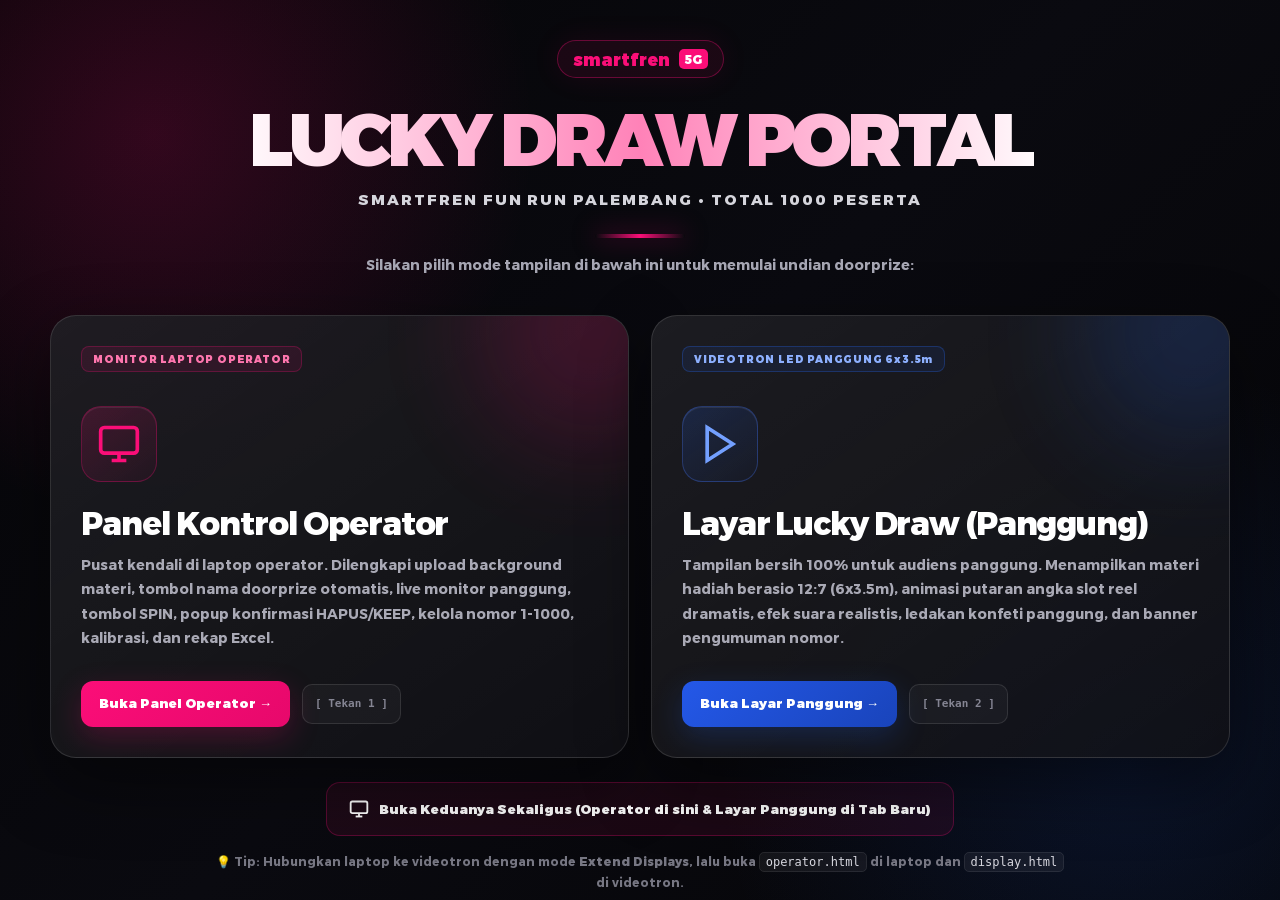
==== index.html @ 38240f3e "commit lucky dip sf run" ====
<!DOCTYPE html>
<html lang="id">

<head>
  <meta charset="UTF-8">
  <meta name="viewport" content="width=device-width, initial-scale=1.0">
  <title>LUCKY DRAW SMARTFREN FUN RUN PALEMBANG - Launcher Hub</title>
  <meta name="description"
    content="Pusat peluncuran aplikasi Lucky Draw Smartfren Fun Run Palembang. Pilih Panel Operator atau Layar Videotron LED.">

  <!-- Google Fonts -->
  <link rel="preconnect" href="https://fonts.googleapis.com">
  <link rel="preconnect" href="https://fonts.gstatic.com" crossorigin>
  <link
    href="https://fonts.googleapis.com/css2?family=Plus+Jakarta+Sans:wght@400;500;600;700;800;900&family=Space+Grotesk:wght@600;700;800&display=swap"
    rel="stylesheet">

  <link rel="stylesheet" href="style.css">

  <style>
    :root {
      --pink: #fb0e78;
      --blue: #2563eb;
      --bg: #07070b;
      --surface: rgba(255, 255, 255, .055);
      --border: rgba(255, 255, 255, .12);
      --muted: #a7a7b4
    }

    * {
      box-sizing: border-box
    }

    html {
      min-height: 100%;
      scroll-behavior: smooth
    }

    body.launcher-body {
      min-height: 100vh;
      margin: 0;
      padding: 40px 24px;
      color: #fff;
      background: radial-gradient(circle at 12% 15%, rgba(251, 14, 120, .18), transparent 28%), radial-gradient(circle at 88% 85%, rgba(37, 99, 235, .14), transparent 30%), linear-gradient(135deg, #050507, #0a0a10 50%, #050507);
      font-family: "Trueno";
      overflow-x: hidden
    }

    body.launcher-body:before {
      content: "";
      position: fixed;
      inset: 0;
      z-index: -1;
      pointer-events: none;
      background-image: linear-gradient(rgba(255, 255, 255, .018) 1px, transparent 1px), linear-gradient(90deg, rgba(255, 255, 255, .018) 1px, transparent 1px);
      background-size: 42px 42px;
      mask-image: linear-gradient(to bottom, rgba(0, 0, 0, .8), transparent)
    }

    .launcher-container {
      width: min(1180px, 100%);
      margin: 0 auto
    }

    .launcher-header {
      text-align: center;
      margin: 0 auto 42px
    }

    .launcher-brand-tag {
      display: inline-flex;
      align-items: center;
      gap: 9px;
      margin-bottom: 22px;
      padding: 8px 15px;
      border: 1px solid rgba(251, 14, 120, .35);
      border-radius: 999px;
      background: rgba(251, 14, 120, .08);
      box-shadow: 0 0 30px rgba(251, 14, 120, .08);
      font-weight: 800
    }

    .brand-smartfren {
      color: var(--pink);
      font-size: 17px
    }

    .brand-5g {
      color: #fff;
      font-size: 12px;
      padding: 3px 6px;
      border-radius: 5px;
      background: var(--pink)
    }

    .launcher-main-title {
      margin: 0;
      font-family: "Trueno", "Plus Jakarta Sans", sans-serif;
      font-size: clamp(38px, 6vw, 74px);
      line-height: .98;
      font-weight: 800;
      letter-spacing: -.055em;
      text-wrap: balance;
      background: linear-gradient(90deg, #fff 15%, #ff82b8 50%, #fff 85%);
      -webkit-background-clip: text;
      background-clip: text;
      color: transparent
    }

    .launcher-main-subtitle {
      margin: 17px 0 0;
      color: #d5d5dc;
      font-size: clamp(12px, 1.5vw, 15px);
      font-weight: 700;
      letter-spacing: .13em
    }

    .launcher-divider {
      width: 90px;
      height: 4px;
      margin: 25px auto 18px;
      border-radius: 999px;
      background: linear-gradient(90deg, transparent, var(--pink), transparent);
      box-shadow: 0 0 25px rgba(251, 14, 120, .5)
    }

    .launcher-guide {
      margin: 0;
      color: var(--muted);
      font-size: 14px
    }

    .launcher-cards-grid {
      display: grid;
      grid-template-columns: repeat(2, minmax(0, 1fr));
      gap: 22px
    }

    .launcher-card {
      position: relative;
      display: flex;
      min-height: 390px;
      flex-direction: column;
      overflow: hidden;
      padding: 30px;
      color: #fff;
      text-decoration: none;
      border: 1px solid var(--border);
      border-radius: 26px;
      background: linear-gradient(145deg, rgba(255, 255, 255, .08), rgba(255, 255, 255, .025)), rgba(10, 10, 15, .82);
      box-shadow: 0 25px 70px rgba(0, 0, 0, .45);
      isolation: isolate;
      transition: transform .3s ease, border-color .3s ease, box-shadow .3s ease
    }

    .launcher-card:hover {
      transform: translateY(-7px);
      border-color: rgba(251, 14, 120, .45);
      box-shadow: 0 32px 90px rgba(0, 0, 0, .52), 0 0 45px rgba(251, 14, 120, .08)
    }

    .launcher-card:focus-visible {
      outline: 3px solid rgba(251, 14, 120, .5);
      outline-offset: 4px
    }

    .card-glow {
      position: absolute;
      width: 230px;
      height: 230px;
      top: -100px;
      right: -80px;
      z-index: -1;
      border-radius: 50%;
      background: rgba(251, 14, 120, .24);
      filter: blur(55px);
      opacity: .75;
      transition: opacity .3s ease, transform .3s ease
    }

    .launcher-card:hover .card-glow {
      opacity: 1;
      transform: scale(1.15)
    }

    .display-card .card-glow {
      background: rgba(37, 99, 235, .25)
    }

    .card-badge {
      align-self: flex-start;
      padding: 7px 11px;
      border: 1px solid rgba(255, 255, 255, .12);
      border-radius: 8px;
      background: rgba(255, 255, 255, .055);
      color: #dcdce4;
      font-size: 10px;
      line-height: 1;
      font-weight: 800;
      letter-spacing: .08em
    }

    .op-badge {
      color: #ff76ae;
      border-color: rgba(251, 14, 120, .25);
      background: rgba(251, 14, 120, .09)
    }

    .stage-badge {
      color: #8db0ff;
      border-color: rgba(37, 99, 235, .3);
      background: rgba(37, 99, 235, .09)
    }

    .card-icon-box {
      display: grid;
      width: 76px;
      height: 76px;
      place-items: center;
      margin: 34px 0 24px;
      border: 1px solid rgba(251, 14, 120, .28);
      border-radius: 20px;
      background: linear-gradient(145deg, rgba(251, 14, 120, .17), rgba(251, 14, 120, .035));
      color: var(--pink);
      box-shadow: inset 0 1px 0 rgba(255, 255, 255, .08)
    }

    .display-card .card-icon-box {
      border-color: rgba(70, 120, 255, .3);
      background: linear-gradient(145deg, rgba(37, 99, 235, .18), rgba(37, 99, 235, .035));
      color: #73a0ff
    }

    .card-heading {
      margin: 0 0 12px;
      font-family: "Trueno", "Plus Jakarta Sans", sans-serif;
      font-size: clamp(24px, 3vw, 32px);
      line-height: 1.1;
      letter-spacing: -.035em
    }

    .card-description {
      margin: 0;
      max-width: 650px;
      color: #a9a9b5;
      font-size: 14px;
      line-height: 1.75
    }

    .card-action-bar {
      display: flex;
      align-items: center;
      gap: 12px;
      flex-wrap: wrap;
      margin-top: auto;
      padding-top: 30px
    }

    .btn-launcher {
      display: inline-flex;
      align-items: center;
      justify-content: center;
      min-height: 46px;
      padding: 0 18px;
      border-radius: 12px;
      font-size: 13px;
      font-weight: 800;
      transition: transform .25s ease, box-shadow .25s ease
    }

    .launcher-card:hover .btn-launcher {
      transform: translateX(3px)
    }

    .btn-launcher.primary {
      color: #fff;
      background: linear-gradient(135deg, #fb0e78, #e7086b);
      box-shadow: 0 10px 30px rgba(251, 14, 120, .22)
    }

    .btn-launcher.secondary {
      color: #fff;
      background: linear-gradient(135deg, #2458e8, #1944bb);
      box-shadow: 0 10px 30px rgba(37, 99, 235, .22)
    }

    .hotkey-pill {
      display: inline-flex;
      align-items: center;
      min-height: 40px;
      padding: 0 12px;
      border: 1px solid rgba(255, 255, 255, .11);
      border-radius: 10px;
      background: rgba(255, 255, 255, .035);
      color: #858593;
      font-family: monospace;
      font-size: 11px;
      font-weight: 700
    }

    .launcher-footer-actions {
      margin-top: 24px;
      text-align: center
    }

    .btn-dual-launch {
      display: inline-flex;
      align-items: center;
      justify-content: center;
      gap: 10px;
      max-width: 100%;
      min-height: 54px;
      padding: 0 22px;
      border: 1px solid rgba(251, 14, 120, .28);
      border-radius: 14px;
      color: #fff;
      background: rgba(251, 14, 120, .08);
      font: inherit;
      font-size: 13px;
      font-weight: 800;
      cursor: pointer;
      transition: background .25s ease, border-color .25s ease, transform .25s ease, box-shadow .25s ease
    }

    .btn-dual-launch:hover {
      transform: translateY(-2px);
      border-color: rgba(251, 14, 120, .55);
      background: rgba(251, 14, 120, .14);
      box-shadow: 0 12px 35px rgba(251, 14, 120, .12)
    }

    .btn-dual-launch:focus-visible {
      outline: 3px solid rgba(251, 14, 120, .45);
      outline-offset: 3px
    }

    .launcher-shortcut-hint {
      margin: 16px auto 0;
      max-width: 850px;
      color: #777783;
      font-size: 12px;
      line-height: 1.65
    }

    .launcher-shortcut-hint code {
      padding: 2px 6px;
      border: 1px solid rgba(255, 255, 255, .08);
      border-radius: 5px;
      color: #d7d7df;
      background: rgba(255, 255, 255, .05);
      font-family: monospace
    }

    @media(max-width:800px) {
      body.launcher-body {
        padding: 28px 16px
      }

      .launcher-header {
        margin-bottom: 30px
      }

      .launcher-cards-grid {
        grid-template-columns: 1fr
      }

      .launcher-card {
        min-height: 360px;
        padding: 25px
      }
    }

    @media(max-width:520px) {
      .launcher-main-title {
        font-size: 38px
      }

      .launcher-main-subtitle {
        font-size: 10px;
        letter-spacing: .08em
      }

      .launcher-guide {
        font-size: 12px
      }

      .launcher-card {
        min-height: auto;
        border-radius: 20px
      }

      .card-icon-box {
        width: 64px;
        height: 64px;
        margin-top: 27px
      }

      .card-heading {
        font-size: 25px
      }

      .card-description {
        font-size: 13px
      }

      .card-action-bar {
        align-items: stretch;
        flex-direction: column
      }

      .btn-launcher,
      .hotkey-pill {
        width: 100%
      }

      .btn-dual-launch {
        width: 100%;
        font-size: 12px
      }
    }

    @media(prefers-reduced-motion:reduce) {
      html {
        scroll-behavior: auto
      }

      *,
      *:before,
      *:after {
        transition: none !important
      }
    }
  </style>

</head>

<body class="launcher-body">

  <div class="launcher-container">

    <!-- Top Branding Header -->
    <header class="launcher-header">
      <div class="launcher-brand-tag">
        <span class="brand-smartfren">smartfren</span>
        <span class="brand-5g">5G</span>
      </div>

      <h1 class="launcher-main-title">LUCKY DRAW PORTAL</h1>
      <p class="launcher-main-subtitle">SMARTFREN FUN RUN PALEMBANG &bull; TOTAL 1000 PESERTA</p>
      <div class="launcher-divider"></div>
      <p class="launcher-guide">Silakan pilih mode tampilan di bawah ini untuk memulai undian doorprize:</p>
    </header>

    <!-- 2 Main Cards Grid -->
    <div class="launcher-cards-grid">

      <!-- CARD 1: OPERATOR DASHBOARD -->
      <a href="operator.html" class="launcher-card operator-card">
        <div class="card-glow"></div>
        <div class="card-badge op-badge">MONITOR LAPTOP OPERATOR</div>

        <div class="card-icon-box">
          <svg width="44" height="44" viewBox="0 0 24 24" fill="none" stroke="currentColor" stroke-width="2">
            <rect x="2" y="3" width="20" height="14" rx="2" ry="2"></rect>
            <line x1="8" y1="21" x2="16" y2="21"></line>
            <line x1="12" y1="17" x2="12" y2="21"></line>
          </svg>
        </div>

        <h2 class="card-heading">Panel Kontrol Operator</h2>
        <p class="card-description">
          Pusat kendali di laptop operator. Dilengkapi upload background materi, tombol nama doorprize otomatis, live
          monitor panggung, tombol SPIN, popup konfirmasi HAPUS/KEEP, kelola nomor 1-1000, kalibrasi, dan rekap Excel.
        </p>

        <div class="card-action-bar">
          <span class="btn-launcher primary">
            Buka Panel Operator &rarr;
          </span>
          <span class="hotkey-pill">[ Tekan 1 ]</span>
        </div>
      </a>

      <!-- CARD 2: STAGE DISPLAY (6x3.5m LED) -->
      <a href="display.html" target="_blank" class="launcher-card display-card">
        <div class="card-glow"></div>
        <div class="card-badge stage-badge">VIDEOTRON LED PANGGUNG 6x3.5m</div>

        <div class="card-icon-box">
          <svg width="44" height="44" viewBox="0 0 24 24" fill="none" stroke="currentColor" stroke-width="2">
            <polygon points="5 3 19 12 5 21 5 3"></polygon>
          </svg>
        </div>

        <h2 class="card-heading">Layar Lucky Draw (Panggung)</h2>
        <p class="card-description">
          Tampilan bersih 100% untuk audiens panggung. Menampilkan materi hadiah berasio 12:7 (6x3.5m), animasi putaran
          angka slot reel dramatis, efek suara realistis, ledakan konfeti panggung, dan banner pengumuman nomor.
        </p>

        <div class="card-action-bar">
          <span class="btn-launcher secondary">
            Buka Layar Panggung &rarr;
          </span>
          <span class="hotkey-pill">[ Tekan 2 ]</span>
        </div>
      </a>

    </div>

    <!-- Quick Dual Launch Row -->
    <div class="launcher-footer-actions">
      <button id="btn-launch-both" class="btn-dual-launch">
        <svg width="20" height="20" viewBox="0 0 24 24" fill="none" stroke="currentColor" stroke-width="2.2">
          <rect x="2" y="3" width="20" height="14" rx="2" ry="2"></rect>
          <path d="M8 21h8"></path>
          <path d="M12 17v4"></path>
        </svg>
        <span>Buka Keduanya Sekaligus (Operator di sini & Layar Panggung di Tab Baru)</span>
      </button>

      <p class="launcher-shortcut-hint">
        💡 Tip: Hubungkan laptop ke videotron dengan mode <strong>Extend Displays</strong>, lalu buka
        <code>operator.html</code> di laptop dan <code>display.html</code> di videotron.
      </p>
    </div>

  </div>

  <script>
    // Keyboard Shortcuts
    document.addEventListener('keydown', (e) => {
      if (e.key === '1') {
        window.location.href = 'operator.html';
      } else if (e.key === '2') {
        window.open('display.html', '_blank');
      }
    });

    // Dual Launch Handler
    document.getElementById('btn-launch-both').addEventListener('click', () => {
      window.open('display.html', 'SF_Stage_Display', 'width=1280,height=750');
      window.location.href = 'operator.html';
    });
  </script>
</body>

</html>
---- style.css ----
/* ==========================================================================
   LUCKY DRAW SMARTFREN FUN RUN PALEMBANG
   Comprehensive Stylesheet for Stage Display & Operator Dashboard
   ========================================================================== */

:root {
  /* Smartfren Brand Identity */
  --sf-magenta: #E6007E;
  --sf-magenta-glow: rgba(230, 0, 126, 0.55);
  --sf-magenta-deep: #B30059;
  --sf-magenta-dark: #4A0025;
  --sf-pink-light: #FF85C0;
  --sf-yellow: #FFE600;
  --sf-cyan: #00E5FF;

  /* Obsidian Stage & Dashboard Surfaces */
  --bg-dark-obsidian: #09040D;
  --bg-hud: rgba(20, 9, 28, 0.9);
  --bg-hud-border: rgba(255, 255, 255, 0.12);
  --bg-card: rgba(26, 12, 36, 0.75);
  --bg-card-border: rgba(255, 255, 255, 0.1);
  --bg-card-hover: rgba(40, 18, 54, 0.9);

  /* Typography */
  --font-main: 'Trueno';
  --font-mono: 'Trueno';
  --font-display: 'Trueno';

  /* State Colors */
  --color-danger: #EF4444;
  --color-danger-glow: rgba(239, 68, 68, 0.45);
  --color-success: #10B981;
  --color-success-glow: rgba(16, 185, 129, 0.45);

  /* Calibrated Box Position Defaults (Matches PRD Slide) */
  --calib-box-left: 53.1%;
  --calib-box-top: 43.7%;
  --calib-box-width: 35.4%;
  --calib-box-height: 16.1%;
  --calib-box-radius: 36px;
  --calib-box-font-size: 110px;
}

@font-face {
  font-family: 'Trueno';
  src: url('fonts/TruenoBd.woff2') format('woff2'),
    url('fonts/TruenoBd.woff2') format('woff');
  font-weight: 400;
  font-style: normal;
  font-display: swap;
}

@font-face {
  font-family: 'Trueno';
  src: url('fonts/TruenoExBd.woff2') format('woff2'),
    url('fonts/TruenoExBd.woff2') format('woff');
  font-weight: 700;
  font-style: normal;
  font-display: swap;
}

@font-face {
  font-family: 'Trueno';
  src: url('fonts/TruenoBlk.woff2') format('woff2'),
    url('fonts/TruenoBlk.woff') format('woff');
  font-weight: 800;
  font-style: normal;
  font-display: swap;
}

*,
*::before,
*::after {
  box-sizing: border-box;
  margin: 0;
  padding: 0;
}

html,
body {
  width: 100%;
  height: 100%;
  font-family: var(--font-main);
  background-color: var(--bg-dark-obsidian);
  color: #FFFFFF;
  -webkit-font-smoothing: antialiased;
}

/* ==========================================================================
   PART 1: STAGE DISPLAY VIEW (6x3.5m VIDEOTRON - 12:7 RATIO)
   ========================================================================== */
.stage-body {
  overflow: hidden;
  user-select: none;
}

.stage-viewport {
  width: 100vw;
  height: 100vh;
  display: flex;
  align-items: center;
  justify-content: center;
  position: relative;
  background: radial-gradient(circle at center, #1F0722 0%, #08030B 100%);
  overflow: hidden;
}

/* 12:7 ratio screen fitting into videotron with letterboxing */
.stage-screen {
  position: relative;
  width: min(100vw, calc(100vh * (12 / 7)));
  height: min(100vh, calc(100vw * (7 / 12)));
  aspect-ratio: 12 / 7;
  overflow: hidden;
  box-shadow: 0 0 120px rgba(0, 0, 0, 0.9);
  background-color: #000000;
}

/* Dual Background Crossfade Layers */
.stage-bg-layer {
  position: absolute;
  inset: 0;
  background-size: cover;
  background-position: center;
  background-repeat: no-repeat;
  opacity: 0;
  transition: opacity 0.65s cubic-bezier(0.25, 1, 0.5, 1), transform 0.65s ease-out;
  transform: scale(1.02);
  pointer-events: none;
  z-index: 99;
}

.stage-bg-layer.active {
  opacity: 1;
  transform: scale(1);
}

/* Flash Transition Effect */
.stage-fade-overlay {
  position: absolute;
  inset: 0;
  background-color: #FFFFFF;
  opacity: 0;
  pointer-events: none;
  transition: opacity 0.35s ease;
  z-index: 5;
}

.stage-fade-overlay.flash {
  opacity: 0.18;
}

/* Confetti Canvas */
#stage-confetti-canvas {
  position: absolute;
  inset: 0;
  width: 100%;
  height: 100%;
  pointer-events: none;
  z-index: 25;
}

/* Live Lucky Number Box (Calibrated over the slide) */
.lucky-number-box {
  position: absolute;
  left: var(--calib-box-left);
  top: var(--calib-box-top);
  width: var(--calib-box-width);
  height: var(--calib-box-height);
  border-radius: var(--calib-box-radius);
  background: #FFFFFF;
  box-shadow: 0 15px 35px rgba(0, 0, 0, 0.35), inset 0 -3px 8px rgba(0, 0, 0, 0.08);
  display: flex;
  align-items: center;
  justify-content: center;
  z-index: 15;
  transition: box-shadow 0.3s ease, border-color 0.3s ease;
  overflow: hidden;
}

.box-specular-highlight {
  position: absolute;
  top: 0;
  left: 0;
  right: 0;
  height: 45%;
  background: linear-gradient(180deg, rgba(255, 255, 255, 0.75) 0%, rgba(255, 255, 255, 0) 100%);
  pointer-events: none;
}

.digits-container {
  display: flex;
  align-items: center;
  justify-content: center;
  gap: 8px;
  width: 100%;
  height: 100%;
  padding: 0 20px;
  z-index: -1;
}

.digit-column {
  flex: 1;
  height: 85%;
  display: flex;
  align-items: center;
  justify-content: center;
  overflow: hidden;
  position: relative;
  /* background: #F8FAFC; */
  /* border: 2px solid rgba(226, 232, 240, 0.85); */
  /* border-radius: 16px; */
  /* box-shadow: inset 0 2px 6px rgba(0, 0, 0, 0.06); */
}

.digit-strip {
  display: flex;
  flex-direction: column;
  align-items: center;
  justify-content: center;
  font-family: var(--font-mono);
  font-size: var(--calib-box-font-size);
  font-weight: 800;
  color: #0F172A;
  line-height: 1;
}

.digit-column.spinning {
  background: #fff1f700;
  /* border-color: var(--sf-magenta); */
}

.digit-column.spinning .digit-strip {
  filter: blur(1.5px);
  color: var(--sf-magenta);
}

.lucky-number-box.winner-highlight {
  border: 4px solid var(--sf-magenta);
  /* box-shadow: 0 0 50px var(--sf-magenta-glow), 0 20px 50px rgba(0, 0, 0, 0.5); */
  animation: winnerThrob 1s ease-in-out infinite alternate;
}

@keyframes winnerThrob {
  0% {
    transform: scale(1);
  }

  100% {
    transform: scale(1.025);
  }
}

.lucky-number-box.winner-highlight .digit-column {
  background: #FFFFFF;
  border-color: #000000;
}

.lucky-number-box.winner-highlight .digit-strip {
  color: #000000;
  font-weight: 900;
}

.box-sublabel {
  position: absolute;
  bottom: 6px;
  font-size: 11px;
  font-weight: 800;
  letter-spacing: 2px;
  color: #94A3B8;
  text-transform: uppercase;
}

/* Stage Celebration Banner (Overlay on winner stop) */
.stage-winner-banner {
  position: absolute;
  top: 40px;
  left: 50%;
  transform: translateX(-50%);
  z-index: 30;
  pointer-events: none;
  animation: dropBanner 0.6s cubic-bezier(0.34, 1.56, 0.64, 1);
}

@keyframes dropBanner {
  0% {
    transform: translateX(-50%) translateY(-60px);
    opacity: 0;
  }

  100% {
    transform: translateX(-50%) translateY(0);
    opacity: 1;
  }
}

.banner-inner {
  background: linear-gradient(135deg, rgba(230, 0, 126, 0.95), rgba(74, 0, 37, 0.95));
  border: 2px solid #FF85C0;
  box-shadow: 0 15px 45px rgba(230, 0, 126, 0.6), 0 0 60px rgba(255, 230, 0, 0.3);
  padding: 14px 36px;
  border-radius: 24px;
  display: flex;
  align-items: center;
  gap: 18px;
}

.banner-stars {
  font-size: 14px;
  font-weight: 800;
  color: var(--sf-yellow);
  letter-spacing: 2px;
}

.banner-prize {
  font-size: 20px;
  font-weight: 900;
  color: #FFFFFF;
  letter-spacing: 1px;
}

.banner-num {
  font-family: var(--font-mono);
  font-size: 28px;
  font-weight: 900;
  color: var(--sf-yellow);
  background: rgba(0, 0, 0, 0.35);
  padding: 4px 14px;
  border-radius: 12px;
  border: 1px solid rgba(255, 230, 0, 0.4);
}

/* Stage Ambient Badge */
.stage-ambient-badge {
  position: absolute;
  top: 14px;
  right: 18px;
  display: flex;
  align-items: center;
  gap: 8px;
  padding: 6px 14px;
  background: rgba(0, 0, 0, 0.45);
  backdrop-filter: blur(8px);
  border: 1px solid rgba(255, 255, 255, 0.1);
  border-radius: 20px;
  font-size: 11px;
  font-weight: 700;
  letter-spacing: 1.5px;
  color: rgba(255, 255, 255, 0.7);
  z-index: 10;
  pointer-events: none;
}

.live-pulse {
  width: 8px;
  height: 8px;
  border-radius: 50%;
  background-color: #10B981;
  box-shadow: 0 0 10px #10B981;
  animation: pulseLive 2s infinite;
}

@keyframes pulseLive {
  0% {
    transform: scale(0.9);
    opacity: 0.8;
  }

  50% {
    transform: scale(1.3);
    opacity: 1;
  }

  100% {
    transform: scale(0.9);
    opacity: 0.8;
  }
}

/* Discreet Stage Bottom Bar (Auto hides on mouse idle) */
.stage-discreet-bar {
  position: absolute;
  bottom: 12px;
  right: 16px;
  display: flex;
  align-items: center;
  gap: 8px;
  z-index: 40;
  opacity: 0.25;
  transition: opacity 0.3s ease;
}

.stage-discreet-bar:hover {
  opacity: 1;
}

.btn-stage-subtle {
  display: inline-flex;
  align-items: center;
  gap: 6px;
  background: rgba(15, 6, 22, 0.7);
  backdrop-filter: blur(10px);
  border: 1px solid rgba(255, 255, 255, 0.15);
  color: #FFFFFF;
  padding: 6px 12px;
  border-radius: 12px;
  font-size: 11px;
  font-weight: 700;
  text-decoration: none;
  cursor: pointer;
  transition: all 0.2s ease;
}

.btn-stage-subtle:hover {
  background: var(--sf-magenta);
  border-color: #FFA5D2;
}

/* ==========================================================================
   PART 2: OPERATOR DASHBOARD VIEW (LAPTOP SCREEN)
   ========================================================================== */
.operator-body {
  overflow-x: hidden;
  overflow-y: auto;
  background: radial-gradient(circle at 50% 10%, #200826 0%, #0A030D 100%);
  min-height: 100vh;
}

.operator-app-container {
  display: flex;
  flex-direction: column;
  min-height: 100vh;
  padding: 16px 24px 30px;
  max-width: 1560px;
  margin: 0 auto;
}

/* Header */
.operator-header {
  display: flex;
  align-items: center;
  justify-content: space-between;
  gap: 20px;
  padding: 14px 22px;
  background: var(--bg-hud);
  backdrop-filter: blur(20px);
  border: 1px solid var(--bg-hud-border);
  border-radius: 20px;
  box-shadow: 0 10px 30px rgba(0, 0, 0, 0.6);
  margin-bottom: 20px;
}

.op-brand {
  display: flex;
  align-items: center;
  gap: 14px;
}

.op-brand-tag {
  display: flex;
  align-items: center;
  gap: 6px;
  background: rgba(255, 255, 255, 0.08);
  padding: 6px 12px;
  border-radius: 10px;
  border: 1px solid rgba(255, 255, 255, 0.12);
}

.brand-smartfren {
  font-size: 18px;
  font-weight: 900;
  color: #FFFFFF;
}

.brand-5g {
  background: var(--sf-magenta);
  color: #FFFFFF;
  font-size: 13px;
  font-weight: 900;
  padding: 2px 7px;
  border-radius: 6px;
}

.op-event-info {
  display: flex;
  flex-direction: column;
}

.op-title {
  font-size: 16px;
  font-weight: 900;
  color: #FFFFFF;
  letter-spacing: 0.5px;
}

.op-subtitle {
  font-size: 11px;
  font-weight: 700;
  color: var(--sf-pink-light);
  letter-spacing: 1px;
}

.op-header-stats {
  display: flex;
  align-items: center;
  gap: 12px;
}

/* Sync status badge */
.op-sync-badge {
  display: flex;
  align-items: center;
  gap: 8px;
  padding: 7px 14px;
  background: rgba(255, 255, 255, 0.06);
  border: 1px solid rgba(255, 255, 255, 0.12);
  border-radius: 12px;
  font-size: 12px;
  font-weight: 700;
}

.sync-dot {
  width: 9px;
  height: 9px;
  border-radius: 50%;
}

.sync-dot.connected {
  background-color: #10B981;
  box-shadow: 0 0 10px #10B981;
}

.sync-dot.waiting {
  background-color: #F59E0B;
  box-shadow: 0 0 10px #F59E0B;
  animation: pulseLive 1.5s infinite;
}

.op-pool-badge {
  display: flex;
  align-items: center;
  gap: 8px;
  padding: 7px 14px;
  background: rgba(230, 0, 126, 0.14);
  border: 1px solid rgba(230, 0, 126, 0.35);
  border-radius: 12px;
  font-size: 12px;
  font-weight: 800;
  color: #FFB3D9;
}

.op-header-actions {
  display: flex;
  align-items: center;
  gap: 10px;
}

.btn-op-primary {
  display: inline-flex;
  align-items: center;
  gap: 8px;
  background: linear-gradient(135deg, var(--sf-magenta) 0%, #D6006D 100%);
  border: 1px solid #FF85C0;
  color: #FFFFFF;
  padding: 10px 18px;
  border-radius: 12px;
  font-size: 13px;
  font-weight: 800;
  cursor: pointer;
  /* box-shadow: 0 4px 15px var(--sf-magenta-glow); */
  transition: all 0.2s ease;
}

.btn-op-primary:hover {
  transform: translateY(-1px);
  background: #FF007F;
  box-shadow: 0 6px 20px rgba(230, 0, 126, 0.7);
}

.btn-op-icon {
  background: rgba(255, 255, 255, 0.08);
  border: 1px solid rgba(255, 255, 255, 0.15);
  color: #FFFFFF;
  padding: 10px;
  border-radius: 12px;
  cursor: pointer;
  display: flex;
  align-items: center;
  justify-content: center;
  transition: all 0.2s ease;
}

.btn-op-icon:hover {
  background: rgba(255, 255, 255, 0.18);
}

/* Workspace Grid (2 Columns: Main 68%, Side 32%) */
.operator-workspace {
  display: grid;
  grid-template-columns: 1fr 370px;
  gap: 20px;
  align-items: start;
}

.op-main-controls {
  display: flex;
  flex-direction: column;
  gap: 20px;
}

.op-side-panel {
  display: flex;
  flex-direction: column;
  gap: 20px;
}

/* Operator Cards */
.op-card {
  background: var(--bg-card);
  backdrop-filter: blur(16px);
  border: 1px solid var(--bg-card-border);
  border-radius: 20px;
  padding: 22px;
  box-shadow: 0 10px 30px rgba(0, 0, 0, 0.45);
}

.card-header-flex {
  display: flex;
  align-items: center;
  justify-content: space-between;
  margin-bottom: 16px;
  gap: 12px;
}

.card-title {
  font-size: 15px;
  font-weight: 800;
  letter-spacing: 0.5px;
  color: #FFFFFF;
}

.card-desc {
  font-size: 12px;
  color: #94A3B8;
  margin-top: 3px;
}

/* BUTTON UPLOAD BG */
.btn-op-upload {
  display: inline-flex;
  align-items: center;
  gap: 8px;
  padding: 8px 16px;
  background: rgba(230, 0, 126, 0.18);
  border: 1px solid rgba(230, 0, 126, 0.45);
  color: #FFB3D9;
  border-radius: 12px;
  font-size: 12px;
  font-weight: 800;
  cursor: pointer;
  transition: all 0.2s ease;
}

.btn-op-upload:hover {
  background: rgba(230, 0, 126, 0.35);
  color: #FFFFFF;
  border-color: var(--sf-magenta);
}

/* Header actions wrapper: Upload + Hapus Semua side by side */
.op-doorprize-header-actions {
  display: flex;
  align-items: center;
  gap: 8px;
  flex-shrink: 0;
}

/* BUTTON HAPUS SEMUA DOORPRIZE */
.btn-op-clear-doorprize {
  display: inline-flex;
  align-items: center;
  gap: 7px;
  padding: 8px 14px;
  background: rgba(239, 68, 68, 0.12);
  border: 1px solid rgba(239, 68, 68, 0.35);
  color: #FCA5A5;
  border-radius: 12px;
  font-size: 12px;
  font-weight: 800;
  cursor: pointer;
  transition: all 0.2s ease;
  white-space: nowrap;
}

.btn-op-clear-doorprize:hover {
  background: rgba(239, 68, 68, 0.28);
  color: #FFFFFF;
  border-color: var(--color-danger);
}

.btn-op-clear-doorprize:active {
  transform: scale(0.97);
}

/* BUTTON NAMA-NAMA DOORPRIZE GRID */
.op-doorprize-tabs-grid {
  display: grid;
  grid-template-columns: repeat(auto-fill, minmax(180px, 1fr));
  gap: 10px;
}

/* Empty state when no doorprize exists */
.op-tabs-empty-state {
  grid-column: 1 / -1;
  display: flex;
  flex-direction: column;
  align-items: center;
  justify-content: center;
  padding: 24px 16px;
  border: 1px dashed rgba(255, 255, 255, 0.2);
  border-radius: 14px;
  color: #64748B;
  font-size: 13px;
  text-align: center;
  gap: 4px;
}

.btn-op-doorprize {
  display: flex;
  align-items: center;
  gap: 10px;
  background: rgba(255, 255, 255, 0.06);
  border: 1px solid rgba(255, 255, 255, 0.12);
  color: #E2E8F0;
  padding: 12px 14px;
  border-radius: 14px;
  cursor: pointer;
  text-align: left;
  transition: all 0.2s cubic-bezier(0.4, 0, 0.2, 1);
}

.btn-op-doorprize:hover {
  background: rgba(255, 255, 255, 0.14);
  border-color: rgba(255, 255, 255, 0.25);
  transform: translateY(-2px);
}

.btn-op-doorprize.active {
  background: linear-gradient(135deg, var(--sf-magenta) 0%, #FF2E93 100%);
  border-color: #FFA5D2;
  color: #FFFFFF;
  /* box-shadow: 0 4px 18px var(--sf-magenta-glow); */
}

.tab-badge {
  background: rgba(0, 0, 0, 0.35);
  font-size: 11px;
  font-weight: 800;
  width: 22px;
  height: 22px;
  border-radius: 50%;
  display: flex;
  align-items: center;
  justify-content: center;
  flex-shrink: 0;
}

.btn-op-doorprize.active .tab-badge {
  background: rgba(255, 255, 255, 0.3);
}

.tab-name {
  font-size: 13px;
  font-weight: 700;
  white-space: nowrap;
  overflow: hidden;
  text-overflow: ellipsis;
}

/* LIVE STAGE MIRROR PREVIEW (6:3.5 Ratio) */
.active-prize-pill {
  display: flex;
  align-items: center;
  gap: 8px;
  background: rgba(255, 230, 0, 0.15);
  border: 1px solid rgba(255, 230, 0, 0.35);
  padding: 6px 14px;
  border-radius: 20px;
  font-size: 12px;
  font-weight: 800;
  color: var(--sf-yellow);
}

.pill-dot {
  width: 8px;
  height: 8px;
  border-radius: 50%;
  background: var(--sf-yellow);
}

.op-mirror-container {
  width: 100%;
  display: flex;
  justify-content: center;
  background: #000000;
  border-radius: 16px;
  overflow: hidden;
  border: 1px solid rgba(255, 255, 255, 0.1);
}

.op-mirror-screen {
  position: relative;
  width: 100%;
  aspect-ratio: 12 / 7;
  overflow: hidden;
  background-color: #0A030D;
}

.op-mirror-bg {
  position: absolute;
  inset: 0;
  background-size: cover;
  background-position: center;
  transition: background-image 0.5s ease;
  z-index: 2;
}

.op-mirror-box {
  position: absolute;
  background: #FFFFFF;
  /* box-shadow: 0 4px 15px rgba(0, 0, 0, 0.3); */
  display: flex;
  align-items: center;
  justify-content: center;
  font-family: var(--font-mono);
  font-weight: 900;
  color: #0F172A;
  font-size: clamp(16px, 3.5vw, 36px);
  /* border: 2px solid var(--sf-magenta); */
  z-index: 1;
}

.op-mirror-badge {
  position: absolute;
  top: 10px;
  left: 10px;
  display: flex;
  align-items: center;
  gap: 6px;
  background: rgba(0, 0, 0, 0.6);
  padding: 4px 10px;
  border-radius: 12px;
  font-size: 10px;
  font-weight: 800;
  letter-spacing: 1px;
  color: #FFFFFF;
}

.live-blink {
  width: 6px;
  height: 6px;
  border-radius: 50%;
  background: #EF4444;
  animation: pulseLive 1.5s infinite;
}

/* BUTTON SPIN CARD */
.spin-control-layout {
  display: flex;
  align-items: center;
  justify-content: space-between;
  gap: 24px;
}

.spin-info-col {
  flex: 1;
}

.spin-info-label {
  font-size: 11px;
  font-weight: 800;
  letter-spacing: 1.5px;
  color: #94A3B8;
}

.spin-target-prize {
  font-size: 24px;
  font-weight: 900;
  color: #FFFFFF;
  margin: 4px 0 6px;
}

.spin-instruction {
  font-size: 12px;
  color: #CBD5E1;
}

/* THE BIG BUTTON SPIN */
.btn-op-spin {
  position: relative;
  background: linear-gradient(135deg, #FF007F 0%, #D6006D 50%, #99004E 100%);
  border: 2px solid #FF85C0;
  border-radius: 20px;
  padding: 16px 40px;
  cursor: pointer;
  color: #FFFFFF;
  /* box-shadow: 0 10px 30px var(--sf-magenta-glow); */
  transition: all 0.25s cubic-bezier(0.34, 1.56, 0.64, 1);
  overflow: hidden;
  flex-shrink: 0;
}

.btn-op-spin:hover {
  transform: translateY(-2px) scale(1.03);
  box-shadow: 0 15px 40px rgba(255, 0, 127, 0.7);
  border-color: #FFFFFF;
}

.btn-op-spin:active {
  transform: translateY(1px) scale(0.98);
}

.btn-spin-glow {
  position: absolute;
  top: -50%;
  left: -50%;
  width: 200%;
  height: 200%;
  background: radial-gradient(circle, rgba(255, 255, 255, 0.3) 0%, transparent 65%);
  opacity: 0;
  transition: opacity 0.3s ease;
}

.btn-op-spin:hover .btn-spin-glow {
  opacity: 1;
}

.btn-spin-inner {
  display: flex;
  align-items: center;
  gap: 16px;
}

.spin-text-group {
  display: flex;
  flex-direction: column;
  text-align: left;
}

.spin-title {
  font-size: 20px;
  font-weight: 900;
  letter-spacing: 1px;
}

.spin-key {
  font-size: 11px;
  font-weight: 800;
  color: var(--sf-yellow);
}

.btn-op-spin.spinning {
  background: linear-gradient(135deg, #EAB308 0%, #CA8A04 100%);
  border-color: #FEF08A;
  box-shadow: 0 10px 30px rgba(234, 179, 8, 0.5);
}

/* SIDE PANEL ITEMS */
.op-action-menu-list {
  display: flex;
  flex-direction: column;
  gap: 8px;
  margin-top: 12px;
}

.btn-op-menu-item {
  display: flex;
  align-items: center;
  gap: 12px;
  background: rgba(255, 255, 255, 0.05);
  border: 1px solid rgba(255, 255, 255, 0.08);
  padding: 12px 14px;
  border-radius: 14px;
  color: #FFFFFF;
  text-align: left;
  cursor: pointer;
  transition: all 0.2s ease;
}

.btn-op-menu-item:hover {
  background: rgba(255, 255, 255, 0.12);
  border-color: rgba(255, 255, 255, 0.2);
  transform: translateX(3px);
}

.btn-op-menu-item.text-danger {
  color: #F87171;
}

.btn-op-menu-item.text-danger:hover {
  background: rgba(239, 68, 68, 0.15);
  border-color: #EF4444;
}

.menu-icon {
  font-size: 20px;
}

.menu-info strong {
  display: block;
  font-size: 13px;
  font-weight: 700;
}

.menu-info small {
  display: block;
  font-size: 11px;
  color: #94A3B8;
  margin-top: 2px;
}

/* RECENT WINNERS LIST */
.recent-winners-list {
  display: flex;
  flex-direction: column;
  gap: 8px;
  max-height: 240px;
  overflow-y: auto;
  margin-top: 10px;
}

.recent-winner-item {
  display: flex;
  align-items: center;
  justify-content: space-between;
  padding: 10px 12px;
  background: rgba(255, 255, 255, 0.04);
  border: 1px solid rgba(255, 255, 255, 0.08);
  border-radius: 12px;
}

.winner-item-main {
  display: flex;
  flex-direction: column;
}

.winner-item-num {
  font-family: var(--font-mono);
  font-size: 15px;
  font-weight: 800;
  color: #FFFFFF;
}

.winner-item-prize {
  font-size: 11px;
  color: #94A3B8;
}

.winner-item-badge {
  font-size: 11px;
  font-weight: 800;
  padding: 3px 8px;
  border-radius: 6px;
}

.winner-item-badge.del {
  background: rgba(239, 68, 68, 0.18);
  color: #F87171;
}

.winner-item-badge.keep {
  background: rgba(16, 185, 129, 0.18);
  color: #34D399;
}

.empty-recent-state {
  padding: 24px;
  text-align: center;
  color: #64748B;
  font-size: 12px;
}

.btn-link-action {
  background: transparent;
  border: none;
  color: var(--sf-yellow);
  font-size: 12px;
  font-weight: 700;
  cursor: pointer;
  text-decoration: underline;
}

/* SHORTCUT CHEATSHEET */
.shortcut-list {
  list-style: none;
  display: flex;
  flex-direction: column;
  gap: 10px;
  margin-top: 12px;
}

.shortcut-list li {
  display: flex;
  align-items: center;
  gap: 10px;
  font-size: 12px;
  color: #CBD5E1;
}

kbd {
  background: rgba(255, 255, 255, 0.12);
  border: 1px solid rgba(255, 255, 255, 0.25);
  padding: 3px 8px;
  border-radius: 6px;
  font-family: var(--font-mono);
  font-size: 11px;
  font-weight: 800;
  color: #FFFFFF;
}

/* ==========================================================================
   PART 3: MODAL DIALOGS
   ========================================================================== */
.modal-backdrop {
  position: fixed;
  inset: 0;
  background: rgba(5, 2, 8, 0.88);
  backdrop-filter: blur(14px);
  display: flex;
  align-items: center;
  justify-content: center;
  z-index: 500;
  opacity: 0;
  pointer-events: none;
  transition: opacity 0.25s ease;
  padding: 20px;
}

.modal-backdrop.active {
  opacity: 1;
  pointer-events: auto;
}

.modal-card {
  background: #15091C;
  border: 1px solid rgba(255, 255, 255, 0.15);
  border-radius: 24px;
  box-shadow: 0 25px 60px rgba(0, 0, 0, 0.8), 0 0 50px rgba(230, 0, 126, 0.25);
  width: 100%;
  max-width: 580px;
  max-height: 90vh;
  overflow-y: auto;
  position: relative;
  transform: scale(0.95);
  transition: transform 0.25s cubic-bezier(0.34, 1.56, 0.64, 1);
}

.modal-backdrop.active .modal-card {
  transform: scale(1);
}

.modal-medium {
  max-width: 650px;
}

.modal-large {
  max-width: 850px;
}

.modal-header {
  display: flex;
  align-items: center;
  justify-content: space-between;
  padding: 20px 28px;
  border-bottom: 1px solid rgba(255, 255, 255, 0.08);
}

.modal-title-group h3 {
  font-size: 19px;
  font-weight: 800;
  color: #FFFFFF;
}

.modal-title-group p {
  font-size: 13px;
  color: #94A3B8;
  margin-top: 3px;
}

.modal-close {
  background: rgba(255, 255, 255, 0.08);
  border: none;
  color: #CBD5E1;
  width: 36px;
  height: 36px;
  border-radius: 50%;
  font-size: 22px;
  display: flex;
  align-items: center;
  justify-content: center;
  cursor: pointer;
  transition: all 0.2s ease;
}

.modal-close:hover {
  background: rgba(255, 255, 255, 0.2);
  color: #FFFFFF;
}

.modal-close-corner {
  position: absolute;
  top: 16px;
  right: 18px;
  z-index: 20;
  background: rgba(255, 255, 255, 0.12);
  border: 1px solid rgba(255, 255, 255, 0.2);
  color: #CBD5E1;
  width: 38px;
  height: 38px;
  border-radius: 50%;
  font-size: 24px;
  display: flex;
  align-items: center;
  justify-content: center;
  cursor: pointer;
  transition: all 0.2s ease;
}

.modal-close-corner:hover {
  background: rgba(239, 68, 68, 0.85);
  border-color: #EF4444;
  color: #FFFFFF;
  transform: scale(1.08);
}

.winner-modal-footer {
  margin-top: 22px;
  display: flex;
  justify-content: center;
}

.btn-modal-dismiss {
  background: transparent;
  border: 1px solid rgba(255, 255, 255, 0.15);
  color: #94A3B8;
  padding: 8px 20px;
  border-radius: 10px;
  font-size: 13px;
  font-weight: 600;
  cursor: pointer;
  transition: all 0.2s ease;
}

.btn-modal-dismiss:hover {
  background: rgba(255, 255, 255, 0.1);
  color: #FFFFFF;
  border-color: rgba(255, 255, 255, 0.3);
}

.modal-body {
  padding: 24px 28px;
}

.modal-footer {
  padding: 16px 28px;
  border-top: 1px solid rgba(255, 255, 255, 0.08);
  display: flex;
  justify-content: flex-end;
  gap: 12px;
}

/* WINNER DECISION MODAL (BUTTON HAPUS & KEEP) */
.modal-winner-card {
  max-width: 620px;
  text-align: center;
  padding: 36px 32px;
  background: radial-gradient(circle at top, #2C0C38 0%, #120517 100%);
  border: 2px solid rgba(230, 0, 126, 0.5);
  box-shadow: 0 0 70px rgba(230, 0, 126, 0.4), 0 30px 80px rgba(0, 0, 0, 0.9);
}

.winner-decor-banner {
  display: inline-block;
  background: rgba(255, 230, 0, 0.15);
  border: 1px solid rgba(255, 230, 0, 0.4);
  color: var(--sf-yellow);
  font-size: 13px;
  font-weight: 800;
  letter-spacing: 2px;
  padding: 6px 18px;
  border-radius: 20px;
  margin-bottom: 12px;
}

.winner-prize-tag {
  font-size: 22px;
  font-weight: 900;
  color: #FFFFFF;
  letter-spacing: 1px;
  text-transform: uppercase;
  margin-bottom: 20px;
}

.winner-number-box {
  position: relative;
  background: #FFFFFF;
  border-radius: 24px;
  padding: 20px 40px;
  margin: 0 auto 20px;
  display: inline-flex;
  align-items: center;
  justify-content: center;
  box-shadow: 0 15px 40px rgba(0, 0, 0, 0.5);
}

.winner-number-glow {
  position: absolute;
  inset: -6px;
  border-radius: 30px;
  background: linear-gradient(135deg, var(--sf-magenta), var(--sf-yellow));
  z-index: -1;
  opacity: 0.75;
  filter: blur(8px);
}

.winner-number-display {
  font-family: var(--font-mono);
  font-size: 96px;
  font-weight: 900;
  color: #0F172A;
  line-height: 1;
  letter-spacing: 4px;
}

.winner-sub-info {
  font-size: 14px;
  color: #CBD5E1;
  margin-bottom: 30px;
}

.winner-action-buttons {
  display: grid;
  grid-template-columns: 1fr 1fr;
  gap: 16px;
}

.btn-action-delete,
.btn-action-keep {
  display: flex;
  align-items: center;
  gap: 14px;
  padding: 16px 20px;
  border-radius: 16px;
  cursor: pointer;
  transition: all 0.25s cubic-bezier(0.34, 1.56, 0.64, 1);
  text-align: left;
}

/* BUTTON HAPUS (RED) */
.btn-action-delete {
  background: linear-gradient(135deg, #DC2626 0%, #991B1B 100%);
  border: 2px solid #F87171;
  color: #FFFFFF;
  box-shadow: 0 6px 20px rgba(220, 38, 38, 0.4);
}

.btn-action-delete:hover {
  transform: translateY(-2px) scale(1.02);
  box-shadow: 0 10px 30px rgba(220, 38, 38, 0.6);
  border-color: #FFFFFF;
}

/* BUTTON KEEP (GREEN) */
.btn-action-keep {
  background: linear-gradient(135deg, #059669 0%, #047857 100%);
  border: 2px solid #34D399;
  color: #FFFFFF;
  box-shadow: 0 6px 20px rgba(5, 150, 105, 0.4);
}

.btn-action-keep:hover {
  transform: translateY(-2px) scale(1.02);
  box-shadow: 0 10px 30px rgba(5, 150, 105, 0.6);
  border-color: #FFFFFF;
}

.btn-icon-wrapper {
  background: rgba(0, 0, 0, 0.25);
  width: 44px;
  height: 44px;
  border-radius: 12px;
  display: flex;
  align-items: center;
  justify-content: center;
  flex-shrink: 0;
}

.btn-text-group {
  display: flex;
  flex-direction: column;
}

.btn-main-title {
  font-size: 16px;
  font-weight: 800;
  letter-spacing: 0.5px;
}

.btn-sub-title {
  font-size: 11px;
  opacity: 0.85;
  margin-top: 2px;
}

/* DATA MODAL & STATS */
.stats-overview-grid {
  display: grid;
  grid-template-columns: repeat(3, 1fr);
  gap: 12px;
  margin-bottom: 24px;
}

.stat-card {
  background: rgba(255, 255, 255, 0.04);
  border: 1px solid rgba(255, 255, 255, 0.1);
  border-radius: 16px;
  padding: 16px;
  text-align: center;
}

.stat-card.highlight {
  background: rgba(230, 0, 126, 0.12);
  border-color: var(--sf-magenta);
}

.stat-num {
  display: block;
  font-family: var(--font-mono);
  font-size: 28px;
  font-weight: 800;
  color: #FFFFFF;
}

.stat-label {
  font-size: 11px;
  color: #94A3B8;
  margin-top: 4px;
}

.format-options {
  display: flex;
  gap: 20px;
  margin: 14px 0 20px;
}

.radio-label {
  display: flex;
  align-items: center;
  gap: 8px;
  font-size: 14px;
  font-weight: 600;
  color: #E2E8F0;
  cursor: pointer;
}

.divider-text {
  display: flex;
  align-items: center;
  text-align: center;
  margin: 24px 0 16px;
  color: #64748B;
  font-size: 11px;
  font-weight: 800;
  letter-spacing: 1px;
}

.divider-text::before,
.divider-text::after {
  content: '';
  flex: 1;
  border-bottom: 1px solid rgba(255, 255, 255, 0.1);
}

.divider-text span {
  padding: 0 12px;
}

.excel-upload-zone {
  border: 2px dashed rgba(255, 255, 255, 0.2);
  border-radius: 18px;
  padding: 24px;
  text-align: center;
  background: rgba(255, 255, 255, 0.02);
  transition: all 0.2s ease;
}

.excel-upload-zone p {
  font-size: 13px;
  color: #94A3B8;
  margin-bottom: 14px;
}

.file-name-tag {
  display: block;
  font-size: 12px;
  color: var(--sf-yellow);
  margin-top: 10px;
  font-weight: 600;
}

/* Buttons in Modals */
.btn-primary-action {
  background: linear-gradient(135deg, var(--sf-magenta) 0%, #D6006D 100%);
  border: 1px solid #FF85C0;
  color: #FFFFFF;
  padding: 10px 22px;
  border-radius: 12px;
  font-size: 14px;
  font-weight: 700;
  cursor: pointer;
  transition: all 0.2s ease;
}

.btn-primary-action:hover {
  background: #FF007F;
  transform: translateY(-1px);
}

.btn-secondary-action {
  background: rgba(255, 255, 255, 0.08);
  border: 1px solid rgba(255, 255, 255, 0.2);
  color: #FFFFFF;
  padding: 10px 22px;
  border-radius: 12px;
  font-size: 14px;
  font-weight: 600;
  cursor: pointer;
}

.btn-secondary-action:hover {
  background: rgba(255, 255, 255, 0.15);
}

.btn-danger-outline {
  background: transparent;
  border: 1px solid #EF4444;
  color: #EF4444;
  padding: 10px 20px;
  border-radius: 12px;
  font-size: 13px;
  font-weight: 700;
  cursor: pointer;
}

.btn-danger-outline:hover {
  background: rgba(239, 68, 68, 0.15);
}

/* HISTORY TABLE */
.history-actions-bar {
  display: flex;
  justify-content: space-between;
  margin-bottom: 18px;
}

.table-container {
  max-height: 400px;
  overflow-y: auto;
  border: 1px solid rgba(255, 255, 255, 0.1);
  border-radius: 14px;
}

.history-table {
  width: 100%;
  border-collapse: collapse;
  text-align: left;
}

.history-table th {
  background: rgba(255, 255, 255, 0.06);
  padding: 12px 16px;
  font-size: 12px;
  font-weight: 800;
  color: #94A3B8;
  letter-spacing: 0.5px;
  position: sticky;
  top: 0;
  z-index: 2;
}

.history-table td {
  padding: 12px 16px;
  font-size: 14px;
  border-bottom: 1px solid rgba(255, 255, 255, 0.05);
}

.badge-status-deleted {
  background: rgba(239, 68, 68, 0.18);
  color: #F87171;
  padding: 3px 8px;
  border-radius: 6px;
  font-size: 11px;
  font-weight: 700;
}

.badge-status-kept {
  background: rgba(16, 185, 129, 0.18);
  color: #34D399;
  padding: 3px 8px;
  border-radius: 6px;
  font-size: 11px;
  font-weight: 700;
}

.history-empty-message {
  padding: 40px;
  text-align: center;
  color: #64748B;
  font-size: 14px;
}

/* CALIBRATION SLIDERS */
.sliders-calib-grid {
  display: grid;
  grid-template-columns: 1fr 1fr;
  gap: 18px 24px;
}

.form-range-group {
  display: flex;
  flex-direction: column;
  gap: 6px;
}

.range-labels {
  display: flex;
  justify-content: space-between;
  font-size: 13px;
  font-weight: 600;
  color: #CBD5E1;
}

.form-range-group input[type="range"] {
  accent-color: var(--sf-magenta);
  height: 6px;
  border-radius: 3px;
  background: rgba(255, 255, 255, 0.15);
  outline: none;
  cursor: pointer;
}

.calib-actions-row {
  margin-top: 20px;
  display: flex;
  justify-content: flex-start;
}

.btn-subtle {
  background: transparent;
  border: none;
  color: var(--sf-yellow);
  font-size: 13px;
  font-weight: 600;
  cursor: pointer;
  text-decoration: underline;
}

.hidden {
  display: none !important;
}

/* Responsiveness */
@media (max-width: 1024px) {
  .operator-workspace {
    grid-template-columns: 1fr;
  }
}
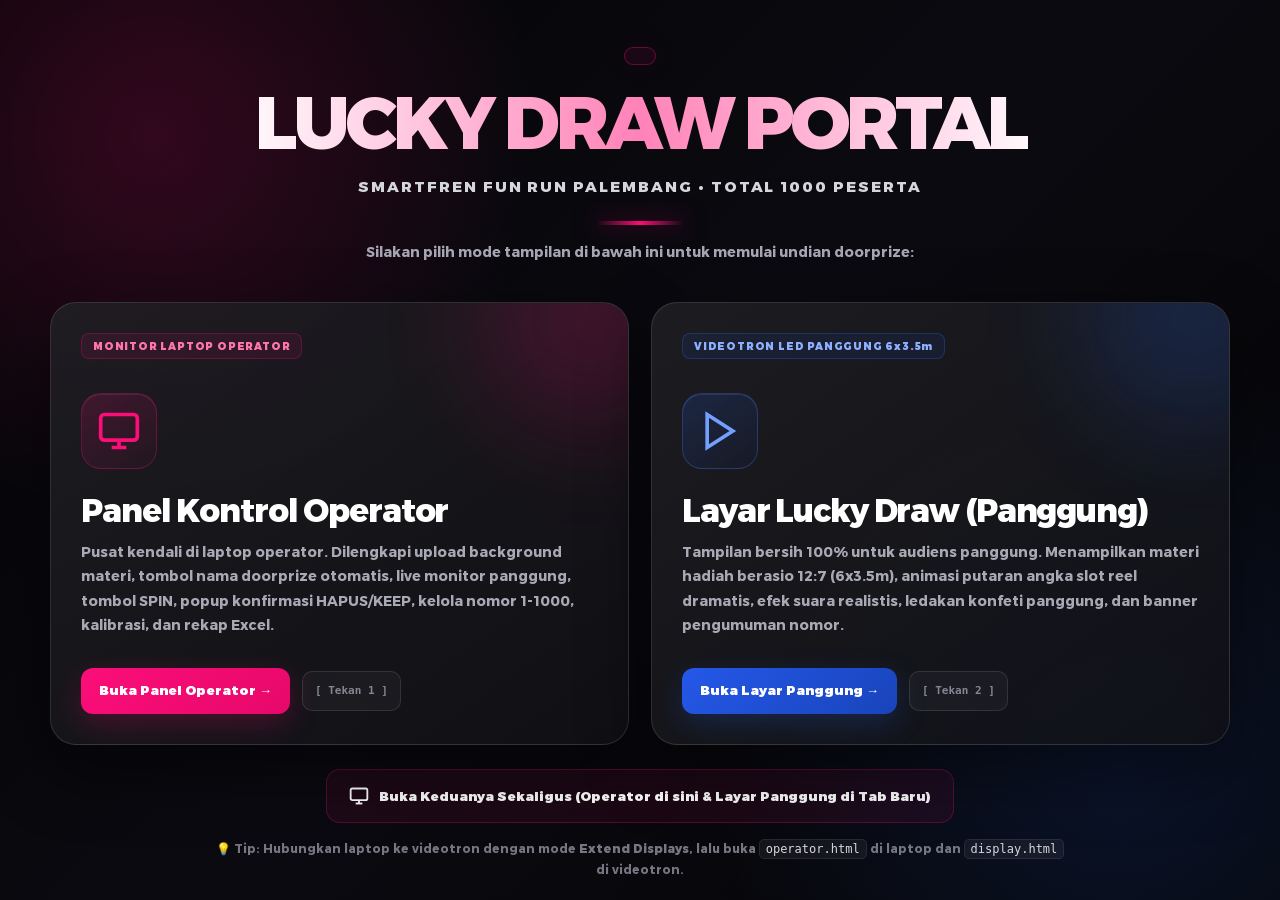
==== commit cb89b999: "update fitur" ====
--- a/index.html
+++ b/index.html
@@ -95,10 +95,10 @@
 
     .launcher-main-title {
       margin: 0;
-      font-family: "Trueno", "Plus Jakarta Sans", sans-serif;
+      font-family: "Trueno";
       font-size: clamp(38px, 6vw, 74px);
       line-height: .98;
-      font-weight: 800;
+      font-weight: 600;
       letter-spacing: -.055em;
       text-wrap: balance;
       background: linear-gradient(90deg, #fff 15%, #ff82b8 50%, #fff 85%);
@@ -441,8 +441,7 @@
     <!-- Top Branding Header -->
     <header class="launcher-header">
       <div class="launcher-brand-tag">
-        <span class="brand-smartfren">smartfren</span>
-        <span class="brand-5g">5G</span>
+        <img src="" alt="">
       </div>
 
       <h1 class="launcher-main-title">LUCKY DRAW PORTAL</h1>
@@ -455,7 +454,7 @@
     <div class="launcher-cards-grid">
 
       <!-- CARD 1: OPERATOR DASHBOARD -->
-      <a href="operator.html" class="launcher-card operator-card">
+      <a href="operator.html" target="_blank" class="launcher-card operator-card">
         <div class="card-glow"></div>
         <div class="card-badge op-badge">MONITOR LAPTOP OPERATOR</div>
 
--- a/style.css
+++ b/style.css
@@ -124,15 +124,26 @@
   background-position: center;
   background-repeat: no-repeat;
   opacity: 0;
-  transition: opacity 0.65s cubic-bezier(0.25, 1, 0.5, 1), transform 0.65s ease-out;
-  transform: scale(1.02);
+  transition: opacity 0.7s cubic-bezier(0.25, 1, 0.5, 1);
   pointer-events: none;
   z-index: 99;
 }
 
+/* Layer yang sedang aktif (dan layer lama yg belum di-hide) tampil penuh */
 .stage-bg-layer.active {
   opacity: 1;
-  transform: scale(1);
+}
+
+/* Layer baru yg sedang fade-in ditaruh di atas layer lama */
+.stage-bg-layer.fading-in {
+  opacity: 0;
+  z-index: 100;
+  animation: bgFadeIn 0.7s cubic-bezier(0.25, 1, 0.5, 1) forwards;
+}
+
+@keyframes bgFadeIn {
+  from { opacity: 0; }
+  to   { opacity: 1; }
 }
 
 /* Flash Transition Effect */
@@ -221,7 +232,7 @@
   font-family: var(--font-mono);
   font-size: var(--calib-box-font-size);
   font-weight: 800;
-  color: #0F172A;
+  color: #f90e78;
   line-height: 1;
 }
 
@@ -231,7 +242,7 @@
 }
 
 .digit-column.spinning .digit-strip {
-  filter: blur(1.5px);
+  /* filter: blur(1.5px); */
   color: var(--sf-magenta);
 }
 
@@ -257,7 +268,7 @@
 }
 
 .lucky-number-box.winner-highlight .digit-strip {
-  color: #000000;
+  color: #f90e78;
   font-weight: 900;
 }
 
@@ -926,7 +937,7 @@
   left: -50%;
   width: 200%;
   height: 200%;
-  background: radial-gradient(circle, rgba(255, 255, 255, 0.3) 0%, transparent 65%);
+  /* background: radial-gradient(circle, rgba(255, 255, 255, 0.3) 0%, transparent 65%); */
   opacity: 0;
   transition: opacity 0.3s ease;
 }
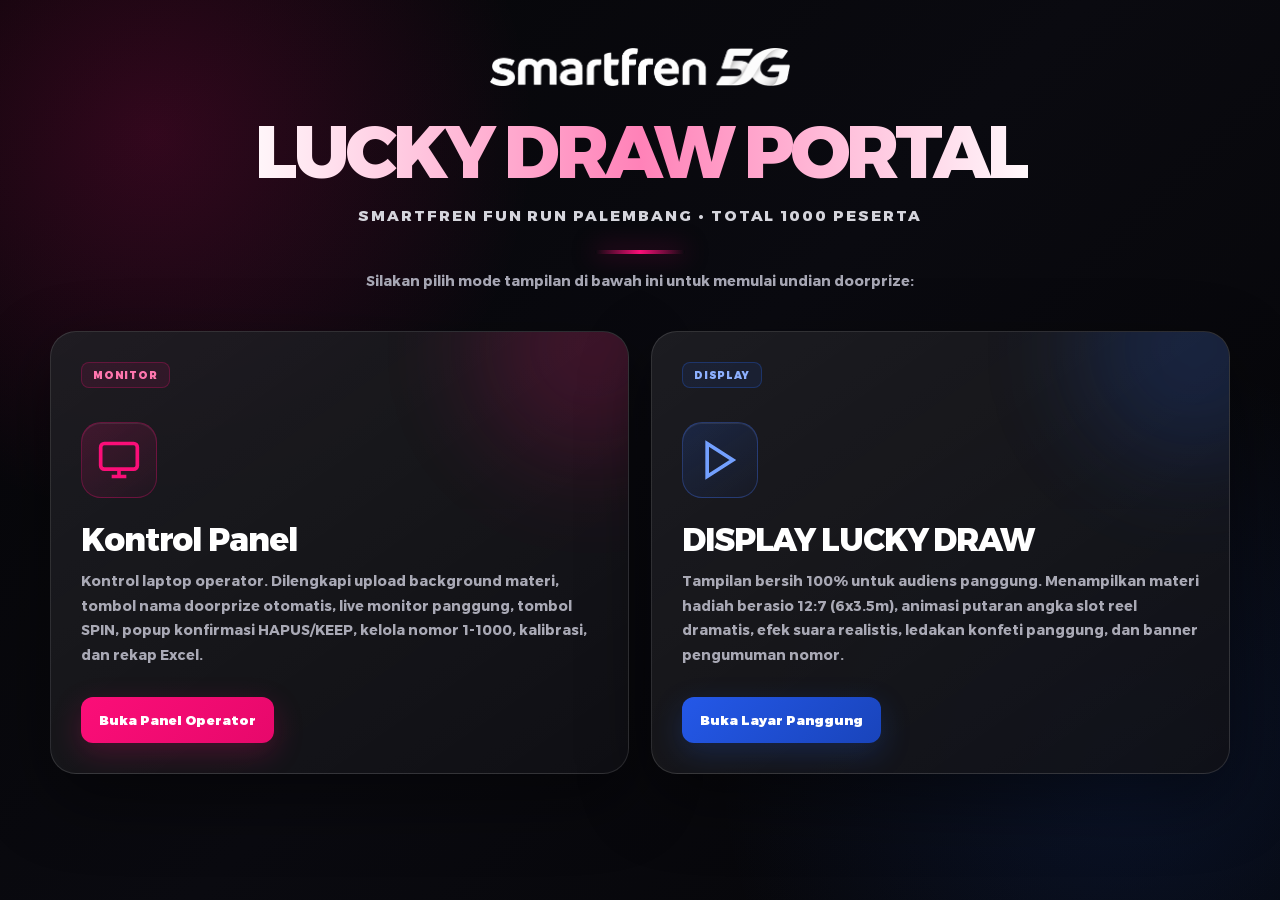
==== commit 641eeeb6: "Update View" ====
--- a/index.html
+++ b/index.html
@@ -68,16 +68,17 @@
     }
 
     .launcher-brand-tag {
-      display: inline-flex;
+      display: flex;
       align-items: center;
+      justify-content: center;
       gap: 9px;
       margin-bottom: 22px;
       padding: 8px 15px;
-      border: 1px solid rgba(251, 14, 120, .35);
-      border-radius: 999px;
-      background: rgba(251, 14, 120, .08);
-      box-shadow: 0 0 30px rgba(251, 14, 120, .08);
       font-weight: 800
+    }
+
+    .launcher-brand-tag img {
+      width: 300px;
     }
 
     .brand-smartfren {
@@ -441,7 +442,7 @@
     <!-- Top Branding Header -->
     <header class="launcher-header">
       <div class="launcher-brand-tag">
-        <img src="" alt="">
+        <img src="assets/SF5G.png" alt="">
       </div>
 
       <h1 class="launcher-main-title">LUCKY DRAW PORTAL</h1>
@@ -456,7 +457,7 @@
       <!-- CARD 1: OPERATOR DASHBOARD -->
       <a href="operator.html" target="_blank" class="launcher-card operator-card">
         <div class="card-glow"></div>
-        <div class="card-badge op-badge">MONITOR LAPTOP OPERATOR</div>
+        <div class="card-badge op-badge">MONITOR</div>
 
         <div class="card-icon-box">
           <svg width="44" height="44" viewBox="0 0 24 24" fill="none" stroke="currentColor" stroke-width="2">
@@ -466,24 +467,23 @@
           </svg>
         </div>
 
-        <h2 class="card-heading">Panel Kontrol Operator</h2>
+        <h2 class="card-heading">Kontrol Panel</h2>
         <p class="card-description">
-          Pusat kendali di laptop operator. Dilengkapi upload background materi, tombol nama doorprize otomatis, live
+          Kontrol laptop operator. Dilengkapi upload background materi, tombol nama doorprize otomatis, live
           monitor panggung, tombol SPIN, popup konfirmasi HAPUS/KEEP, kelola nomor 1-1000, kalibrasi, dan rekap Excel.
         </p>
 
         <div class="card-action-bar">
           <span class="btn-launcher primary">
-            Buka Panel Operator &rarr;
+            Buka Panel Operator
           </span>
-          <span class="hotkey-pill">[ Tekan 1 ]</span>
         </div>
       </a>
 
       <!-- CARD 2: STAGE DISPLAY (6x3.5m LED) -->
       <a href="display.html" target="_blank" class="launcher-card display-card">
         <div class="card-glow"></div>
-        <div class="card-badge stage-badge">VIDEOTRON LED PANGGUNG 6x3.5m</div>
+        <div class="card-badge stage-badge">DISPLAY</div>
 
         <div class="card-icon-box">
           <svg width="44" height="44" viewBox="0 0 24 24" fill="none" stroke="currentColor" stroke-width="2">
@@ -491,7 +491,7 @@
           </svg>
         </div>
 
-        <h2 class="card-heading">Layar Lucky Draw (Panggung)</h2>
+        <h2 class="card-heading">DISPLAY LUCKY DRAW</h2>
         <p class="card-description">
           Tampilan bersih 100% untuk audiens panggung. Menampilkan materi hadiah berasio 12:7 (6x3.5m), animasi putaran
           angka slot reel dramatis, efek suara realistis, ledakan konfeti panggung, dan banner pengumuman nomor.
@@ -499,16 +499,16 @@
 
         <div class="card-action-bar">
           <span class="btn-launcher secondary">
-            Buka Layar Panggung &rarr;
+            Buka Layar Panggung
           </span>
-          <span class="hotkey-pill">[ Tekan 2 ]</span>
+
         </div>
       </a>
 
     </div>
 
     <!-- Quick Dual Launch Row -->
-    <div class="launcher-footer-actions">
+    <!-- <div class="launcher-footer-actions">
       <button id="btn-launch-both" class="btn-dual-launch">
         <svg width="20" height="20" viewBox="0 0 24 24" fill="none" stroke="currentColor" stroke-width="2.2">
           <rect x="2" y="3" width="20" height="14" rx="2" ry="2"></rect>
@@ -518,11 +518,8 @@
         <span>Buka Keduanya Sekaligus (Operator di sini & Layar Panggung di Tab Baru)</span>
       </button>
 
-      <p class="launcher-shortcut-hint">
-        💡 Tip: Hubungkan laptop ke videotron dengan mode <strong>Extend Displays</strong>, lalu buka
-        <code>operator.html</code> di laptop dan <code>display.html</code> di videotron.
-      </p>
-    </div>
+
+    </div> -->
 
   </div>
 
